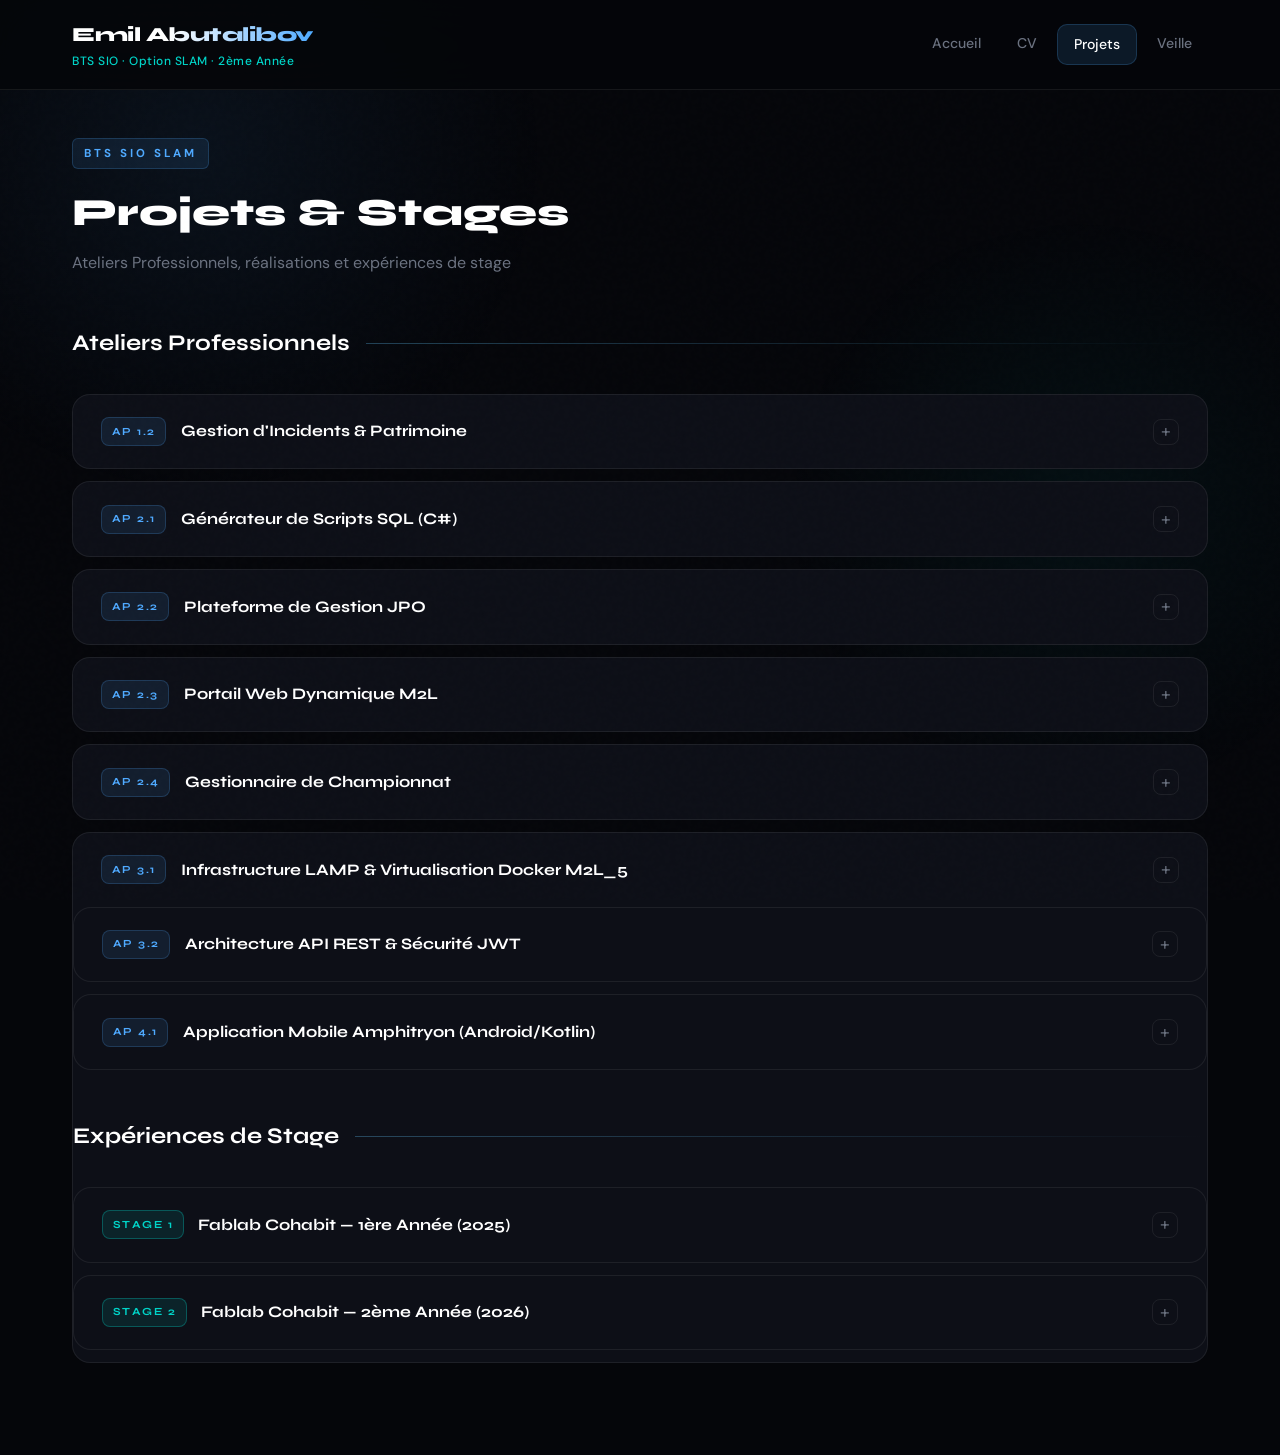
==== projets.html @ 25c8bbb6 "Update proof cards in projets.html" ====
<!DOCTYPE html>
<html lang="fr">
<head>
  <meta charset="UTF-8">
  <meta name="viewport" content="width=device-width, initial-scale=1.0">
  <title>Projets & Stages — Emil Abutalibov</title>
  <link rel="stylesheet" href="shared.css">
</head>
<body>
<div class="ambient"></div>

<header>
  <div class="header-inner">
    <a href="index.html" class="header-brand">
      <span class="header-name">Emil Abutalibov</span>
      <span class="header-subtitle">BTS SIO · Option SLAM · 2ème Année</span>
    </a>
    <nav>
      <a href="index.html">Accueil</a>
      <a href="cv.html">CV</a>
      <a href="projets.html" class="active">Projets</a>
      <a href="veille.html">Veille</a>
    </nav>
  </div>
</header>

<div class="container">

  <div class="page-hero fade-in">
    <span class="page-hero-tag">BTS SIO SLAM</span>
    <h1>Projets & Stages</h1>
    <p>Ateliers Professionnels, réalisations et expériences de stage</p>
  </div>

  <!-- ── ATELIERS PROFESSIONNELS ── -->
  <div class="section-header fade-in">
    <h2>Ateliers Professionnels</h2>
    <div class="section-line"></div>
  </div>

  <!-- AP 1.2 -->
  <div class="ap-card fade-in">
    <div class="ap-header" onclick="toggleCard(this)">
      <div class="ap-header-left">
        <span class="ap-number">AP 1.2</span>
        <span class="ap-title">Gestion d'Incidents & Patrimoine</span>
      </div>
      <span class="ap-toggle">+</span>
    </div>
    <div class="ap-body">
      <div class="ap-body-inner">
        <div class="resume-box">
          <p><strong>Objectif :</strong> Gérer l'assistance technique et assurer la continuité de service à travers un cycle complet de traitement d'incidents.</p>
          <p><strong>Travail réalisé :</strong></p>
          <ul>
            <li>Analyse approfondie des tickets d'incident pour comprendre la problématique technique de l'utilisateur.</li>
            <li>Recherche et diagnostic pour identifier la résolution la plus adaptée.</li>
            <li>Rédaction de réponses professionnelles intégrant la solution technique pour clore le ticket.</li>
            <li>Enregistrement et archivage des interventions dans une base de données Microsoft Access.</li>
          </ul>
        </div>
        <a href="https://gitlab.com/ap-1.2/equipe-10.git" class="btn-git" target="_blank">Projet GitLab</a>

        <div class="comp-block">
          <div class="comp-label">B1.2 – Répondre aux incidents et demandes d'assistance</div>
          <p class="comp-desc-text">Analyse des besoins utilisateurs et résolution technique.</p>
          <div class="proof-grid">
            <div class="proof-card"><img src="images/AP 1.2 DemandePour B1.2.png" onclick="openModal(this)" alt="Formulaire de demande"><div class="proof-caption"><strong>Formulaire de Demande</strong>Capture précise du besoin utilisateur pour assurer une traçabilité complète de l'incident.</div></div>
            <div class="proof-card"><img src="images/AP 1.2 reponsealademandePour B1.2.png" onclick="openModal(this)" alt="Réponse technique"><div class="proof-caption"><strong>Réponse Technique</strong>Clôture du ticket avec documentation de la solution apportée au client.</div></div>
          </div>
        </div>

        <div class="comp-block">
          <div class="comp-label">B1.1 – Gérer le patrimoine informatique</div>
          <div class="proof-grid">
            <div class="proof-card"><img src="images/AP 1.2 accessPour B1.1.png" onclick="openModal(this)" alt="Gestion BDD Access"><div class="proof-caption"><strong>Gestion BDD Access</strong>Inventaire et suivi rigoureux des ressources matérielles et logicielles.</div></div>
          </div>
        </div>
      </div>
    </div>
  </div>

  <!-- AP 2.1 -->
  <div class="ap-card fade-in">
    <div class="ap-header" onclick="toggleCard(this)">
      <div class="ap-header-left">
        <span class="ap-number">AP 2.1</span>
        <span class="ap-title">Générateur de Scripts SQL (C#)</span>
      </div>
      <span class="ap-toggle">+</span>
    </div>
    <div class="ap-body">
      <div class="ap-body-inner">
        <div class="resume-box">
          <p><strong>Objectif :</strong> Développer un utilitaire desktop permettant de transformer des données textuelles en scripts SQL exploitables.</p>
          <ul>
            <li>Création d'un projet Windows Forms complet avec Visual Studio en C#.</li>
            <li>Conception d'une interface utilisateur fonctionnelle avec boutons interactifs.</li>
            <li>Ajout d'une fonctionnalité pour sélectionner dynamiquement un fichier texte source.</li>
            <li>Développement de la logique de génération d'un fichier SQL prêt pour l'insertion en BDD.</li>
            <li>Implémentation de messages d'erreur personnalisés et confirmation de succès.</li>
            <li>Réalisation collaborative d'un dossier "Analyse.pdf" sur la gestion de projet en groupe.</li>
          </ul>
        </div>
        <a href="https://gitlab.com/equipe39173304/ap-2.1-generateur-sql.git" class="btn-git" target="_blank">Projet GitLab</a>

        <div class="comp-block">
          <div class="comp-label">B1.4 – Travailler en mode projet</div>
          <div class="proof-grid">
            <div class="proof-card"><img src="images/AP 2.1Organisation de travaill entre l'equipe dans weekan.png" onclick="openModal(this)" alt="Kanban Weekan"><div class="proof-caption"><strong>Kanban Weekan</strong>Pilotage agile de l'équipe pour respecter les jalons de livraison du générateur.</div></div>
          </div>
        </div>

        <div class="comp-block">
          <div class="comp-label">B1.5 – Service informatique utilisateur</div>
          <div class="proof-grid">
            <div class="proof-card"><img src="images/AP 2.1 interface realiser en function de demande.png" onclick="openModal(this)" alt="UX Desktop"><div class="proof-caption"><strong>UX Desktop</strong>Interface intuitive permettant de générer des scripts SQL sans coder.</div></div>
            <div class="proof-card"><img src="images/AP 2.1 code de l'interfaceGenerateurSQL(cs).png" onclick="openModal(this)" alt="Back-end C#"><div class="proof-caption"><strong>Back-end C#</strong>Logique de transformation des données en requêtes SQL valides.</div></div>
            <div class="proof-card"><img src="images/AP 2.1 code de l'interface Program(cs).png" onclick="openModal(this)" alt="Core System"><div class="proof-caption"><strong>Core System</strong>Point d'entrée de l'application assurant l'initialisation des composants.</div></div>
            <div class="proof-card"><img src="images/AP 2.1 code de l'interface GenererSQL(cs).png" onclick="openModal(this)" alt="Logic Source"><div class="proof-caption"><strong>Logic Source</strong>Algorithme de concaténation et de sécurisation des chaînes.</div></div>
          </div>
        </div>
      </div>
    </div>
  </div>

  <!-- AP 2.2 -->
  <div class="ap-card fade-in">
    <div class="ap-header" onclick="toggleCard(this)">
      <div class="ap-header-left">
        <span class="ap-number">AP 2.2</span>
        <span class="ap-title">Plateforme de Gestion JPO</span>
      </div>
      <span class="ap-toggle">+</span>
    </div>
    <div class="ap-body">
      <div class="ap-body-inner">
        <div class="resume-box">
          <p><strong>Objectif :</strong> Concevoir une application de gestion pour l'organisation et l'inscription des ligues sportives à un événement.</p>
          <p><strong>Travail en groupe :</strong></p>
          <ul>
            <li>Participation active à la planification et à l'organisation globale du projet.</li>
            <li>Validation régulière des étapes de planification auprès du professeur référent.</li>
            <li>Réalisation et rendu des livrables : code source, BDD, maquettes, suivi WeKan.</li>
          </ul>
          <p><strong>Travail en autonomie :</strong></p>
          <ul>
            <li>Conception de l'interface graphique dédiée à la gestion administrative des ligues.</li>
            <li>Implémentation complète du module CRUD pour les ligues.</li>
            <li>Développement du module d'inscription JPO (taille de stand, équipements nécessaires).</li>
            <li>Finalisation des fonctionnalités liées aux membres et à leurs participations.</li>
            <li>Préparation de scripts SQL pour l'insertion de données de test.</li>
          </ul>
        </div>
        <a href="https://gitlab.com/groupe-59724206/ap-2.2-jpo.git" class="btn-git" target="_blank">Projet GitLab</a>

        <div class="comp-block">
          <div class="comp-label">B1.4 – Coordination & Agilité</div>
          <div class="proof-grid">
            <div class="proof-card"><img src="images/AP 2.2 OrganisationDuTravaillenWeekan.png" onclick="openModal(this)" alt="Suivi Weekan"><div class="proof-caption"><strong>Suivi Weekan</strong>Organisation des tâches collaboratives pour la mise en place de l'événement JPO.</div></div>
          </div>
        </div>

        <div class="comp-block">
          <div class="comp-label">B1.5 – Mise à disposition de service</div>
          <div class="proof-grid">
            <div class="proof-card"><img src="images/AP 2.2 Interface realiser par moi en function de demande.png" onclick="openModal(this)" alt="Module Administrateur"><div class="proof-caption"><strong>Module Administrateur</strong>Interface de gestion des ligues pour l'organisation interne des stands.</div></div>
            <div class="proof-card"><img src="images/AP 2.2 interface 2 realiser par moi.png" onclick="openModal(this)" alt="Client Side"><div class="proof-caption"><strong>Client Side</strong>Formulaire dynamique pour le recueil des inscriptions visiteurs en temps réel.</div></div>
            <div class="proof-card"><img src="images/AP 2.2 Code pour l'interface.png" onclick="openModal(this)" alt="C# Implementation"><div class="proof-caption"><strong>C# Implementation</strong>Développement des contrôleurs pour la validation des champs de saisie.</div></div>
            <div class="proof-card"><img src="images/AP 2.2 code pour l'interface 2.png" onclick="openModal(this)" alt="Database Bridge"><div class="proof-caption"><strong>Database Bridge</strong>Scripting C# assurant l'envoi sécurisé des données vers le serveur SQL.</div></div>
          </div>
        </div>
      </div>
    </div>
  </div>

  <!-- AP 2.3 -->
  <div class="ap-card fade-in">
    <div class="ap-header" onclick="toggleCard(this)">
      <div class="ap-header-left">
        <span class="ap-number">AP 2.3</span>
        <span class="ap-title">Portail Web Dynamique M2L</span>
      </div>
      <span class="ap-toggle">+</span>
    </div>
    <div class="ap-body">
      <div class="ap-body-inner">
        <div class="resume-box">
          <p><strong>Objectif :</strong> Développer une plateforme web collaborative pour le suivi des rencontres sportives.</p>
          <p><strong>Travail en groupe :</strong></p>
          <ul>
            <li>Étude et découverte des différents documents techniques liés au projet.</li>
            <li>Répartition équitable du travail de développement entre les membres de l'équipe.</li>
            <li>Mise en place et gestion du projet sur GitLab — assemblage et tests d'intégration.</li>
            <li>Modification, optimisation et validation finale du code HTML/CSS du site.</li>
          </ul>
          <p><strong>Travail en autonomie (Services et Ligues) :</strong></p>
          <ul>
            <li>Conception du design et de la structure CSS globale du projet.</li>
            <li>Création de la structure HTML pour les pages spécifiques.</li>
            <li>Tests approfondis et vérification de la validité des codes HTML et CSS.</li>
          </ul>
        </div>
        <a href="https://gitlab.com/groupe-ap2.3/ap-2.3-group5.git" class="btn-git" target="_blank">Projet GitLab</a>

        <div class="comp-block">
          <div class="comp-label">B1.4 – Travailler en mode projet</div>
          <div class="proof-grid">
            <div class="proof-card"><img src="images/AP 2.3 weekan de lequipe.png" onclick="openModal(this)" alt="Gestion Web"><div class="proof-caption"><strong>Gestion Web</strong>Répartition des sprints entre le développement Front-end et Back-end.</div></div>
          </div>
        </div>

        <div class="comp-block">
          <div class="comp-label">B1.3 – Développer la présence en ligne</div>
          <p class="comp-desc-text">Création d'une identité numérique via des technologies Web modernes.</p>
          <div class="proof-grid">
            <div class="proof-card"><img src="images/AP 2.3 Interfacer Services que je realiser.png" onclick="openModal(this)" alt="UI Services"><div class="proof-caption"><strong>UI Services</strong>Page vitrine présentant les offres de la Maison des Ligues avec un design épuré.</div></div>
            <div class="proof-card"><img src="images/AP 2.3 interface Ligues que je realiser.png" onclick="openModal(this)" alt="UX Ligues"><div class="proof-caption"><strong>UX Ligues</strong>Consultation fluide des différentes disciplines sportives fédérées.</div></div>
            <div class="proof-card"><img src="images/AP 2.3 code source de page Services.png" onclick="openModal(this)" alt="Structure HTML5"><div class="proof-caption"><strong>Structure HTML5</strong>Codage sémantique pour un meilleur référencement et une accessibilité accrue.</div></div>
            <div class="proof-card"><img src="images/AP 2.3 code source pour Ligues page.png" onclick="openModal(this)" alt="Frontend Script"><div class="proof-caption"><strong>Frontend Script</strong>Logique applicative côté client pour l'affichage dynamique des données.</div></div>
            <div class="proof-card"><img src="images/AP 2.3 code source pour styless.png" onclick="openModal(this)" alt="CSS3 Framework"><div class="proof-caption"><strong>CSS3 Framework</strong>Design responsive adaptable à tous les écrans.</div></div>
          </div>
        </div>
      </div>
    </div>
  </div>

  <!-- AP 2.4 -->
  <div class="ap-card fade-in">
    <div class="ap-header" onclick="toggleCard(this)">
      <div class="ap-header-left">
        <span class="ap-number">AP 2.4</span>
        <span class="ap-title">Gestionnaire de Championnat</span>
      </div>
      <span class="ap-toggle">+</span>
    </div>
    <div class="ap-body">
      <div class="ap-body-inner">
        <div class="resume-box">
          <p><strong>Objectif :</strong> Piloter l'organisation technique d'un championnat, incluant la gestion des matchs, des scores et du corps arbitral.</p>
          <p><strong>Travail en autonomie :</strong></p>
          <ul>
            <li>Conception des interfaces pour la gestion des Matchs, des Arbitres et de leurs Rôles.</li>
            <li>Implémentation des fonctions CRUD pour ces entités.</li>
            <li>Développement du module d'affectation des équipes à chaque match.</li>
            <li>Programmation des fonctions d'affectation des arbitres et de leurs rôles.</li>
            <li>Mise à jour dynamique des scores et validations strictes des entrées utilisateur.</li>
          </ul>
          <p><strong>Travail en groupe :</strong></p>
          <ul>
            <li>Développement de la structure globale en C# — connexion MySQL, tests unitaires.</li>
            <li>Planification via diagrammes de Gantt et validation des maquettes avec le professeur.</li>
          </ul>
        </div>

        <div class="comp-block">
          <div class="comp-label">B1.4 – Travailler en mode projet</div>
          <div class="proof-grid">
            <div class="proof-card"><img src="images/AP 2.4 organisation weekan.png" onclick="openModal(this)" alt="Kanban Weekan"><div class="proof-caption"><strong>Kanban Weekan</strong>Organisation des phases de tests unitaires et d'intégration.</div></div>
          </div>
        </div>

        <div class="comp-block">
          <div class="comp-label">B1.5 – Développement d'applications métiers</div>
          <div class="proof-grid">
            <div class="proof-card"><img src="images/AP 2.4 interface realiser par moi pour affichage d'arbitres.png" onclick="openModal(this)" alt="Admin Dashboard"><div class="proof-caption"><strong>Admin Dashboard</strong>Gestion centralisée du corps arbitral pour le championnat.</div></div>
            <div class="proof-card"><img src="images/AP 2.4 affichage pour role d'arbitre.png" onclick="openModal(this)" alt="Gestion des Rôles"><div class="proof-caption"><strong>Gestion des Rôles</strong>Attribution des privilèges et missions spécifiques par profil d'utilisateur.</div></div>
            <div class="proof-card"><img src="images/AP 2.4 affichage pour matches.png" onclick="openModal(this)" alt="Monitoring Matchs"><div class="proof-caption"><strong>Monitoring Matchs</strong>Vue temps réel sur le calendrier et les scores des rencontres sportives.</div></div>
            <div class="proof-card"><img src="images/AP 2.4 interface pour gestion des matches.png" onclick="openModal(this)" alt="CRUD Operations"><div class="proof-caption"><strong>CRUD Operations</strong>Interface de création, lecture, mise à jour et suppression des données matchs.</div></div>
          </div>
        </div>
      </div>
    </div>
  </div>

  <!-- AP 3.1 -->
  <div class="ap-card fade-in">
    <div class="ap-header" onclick="toggleCard(this)">
      <div class="ap-header-left">
        <span class="ap-number">AP 3.1</span>
        <span class="ap-title">Infrastructure LAMP & Virtualisation Docker M2L_5</span>
      </div>
      <span class="ap-toggle">+</span>
    </div>
    <div class="ap-body">
      <div class="ap-body-inner">
        <div class="resume-box">
          <p><strong>Objectif :</strong> Faire évoluer le portail web de la M2L en sécurisant les formulaires et la gestion des données des clubs.</p>
          <p><strong>Travail en équipe :</strong></p>
          <ul>
            <li>Importation de la BDD m2l dans phpMyAdmin — analyse et complétion du MEA.</li>
            <li>Installation et configuration de l'environnement PHP/MySQL et Git.</li>
            <li>Création des comptes utilisateurs pour l'administration du site m2l.</li>
          </ul>
          <p><strong>Travail en autonomie :</strong></p>
          <ul>
            <li>Développement complet du module CRUD pour les clubs affiliés à une ligue.</li>
            <li>Affichage dynamique pour chaque ligue — sécurisation des formulaires (injections SQL).</li>
            <li>Module CRUD complet pour les Ligues et tests unitaires associés.</li>
          </ul>
        </div>
        <a href="https://gitlab.com/iban-corentin-emil/m2l_5.git" class="btn-git" target="_blank">Projet GitLab</a>

        <div class="comp-block">
          <div class="comp-label">B1.4 – Travailler en mode projet</div>
          <div class="proof-grid">
            <div class="proof-card"><img src="images/AP 3.1 Weekan.png" onclick="openModal(this)" alt="Planning"><div class="proof-caption"><strong>Planning</strong>Suivi des phases de migration de la base vers le Web.</div></div>
        </div>

        <div class="comp-block">
          <div class="comp-label">B1.1 – Gestion du patrimoine & DevOps</div>
          <div class="proof-grid">
            <div class="proof-card"><img src="images/AP 3.1 image 1 de base de donner.png" onclick="openModal(this)" alt="Data Schema"><div class="proof-caption"><strong>Data Schema</strong>Modélisation physique des données sous MySQL.</div></div>
            <div class="proof-card"><img src="images/AP 3.1 image2 de base de donner.png" onclick="openModal(this)" alt="Optimisation SQL"><div class="proof-caption"><strong>Optimisation SQL</strong>Mise en place des contraintes d'intégrité et indexations.</div></div>
            <div class="proof-card"><img src="images/AP 3.1 Image de lancement de projet par docker compose up.png" onclick="openModal(this)" alt="Conteneurisation"><div class="proof-caption"><strong>Conteneurisation</strong>Orchestration de l'environnement via Docker Compose.</div></div>
            <div class="proof-card"><img src="images/AP 3.1 MEA corriger en function de demandes.png" onclick="openModal(this)" alt="Modélisation Conceptuelle"><div class="proof-caption"><strong>Modélisation Conceptuelle</strong>Schéma Entité-Association validé selon les règles métiers.</div></div>
          </div>
        </div>

        <div class="comp-block">
          <div class="comp-label">B1.5 – Service applicatif PHP</div>
          <div class="proof-grid">
            <div class="proof-card"><img src="images/AP 3.1 page de connexion realiser en function de demande.png" onclick="openModal(this)" alt="Sécurité"><div class="proof-caption"><strong>Sécurité</strong>Système d'authentification robuste avec hachage des mots de passe.</div></div>
            <div class="proof-card"><img src="images/AP 3.1 Page de liste ligues et les club affile pour un utilisateur admin pour edite.png" onclick="openModal(this)" alt="Portail Admin"><div class="proof-caption"><strong>Portail Admin</strong>Outils avancés d'édition des entités sportives pour les gestionnaires.</div></div>
            <div class="proof-card"><img src="images/AP 3.1 Page de liste ligues et les club affile pour un utilisateur normale.png" onclick="openModal(this)" alt="Vue Consultative"><div class="proof-caption"><strong>Vue Consultative</strong>Accès restreint en lecture seule pour les utilisateurs standards.</div></div>
          </div>
        </div>
      </div>
    </div>
  </div>

  <!-- AP 3.2 -->
  <div class="ap-card fade-in">
    <div class="ap-header" onclick="toggleCard(this)">
      <div class="ap-header-left">
        <span class="ap-number">AP 3.2</span>
        <span class="ap-title">Architecture API REST & Sécurité JWT</span>
      </div>
      <span class="ap-toggle">+</span>
    </div>
    <div class="ap-body">
      <div class="ap-body-inner">
        <div class="resume-box">
          <p><strong>Objectif :</strong> Concevoir et déployer un service backend d'authentification sécurisé pour une plateforme citoyenne.</p>
          <p><strong>Travail en groupe :</strong></p>
          <ul>
            <li>Étude approfondie de la documentation technique du projet.</li>
            <li>Conception et création de la base de données associée.</li>
            <li>Assemblage du travail collaboratif sur Git (commits réguliers, branches par membre).</li>
          </ul>
          <p><strong>Travail en binôme :</strong></p>
          <ul>
            <li>Développement d'une API dédiée à la gestion de l'authentification des utilisateurs.</li>
            <li>Utilisation de Visual Studio Code comme environnement de développement principal.</li>
          </ul>
        </div>
        <a href="https://gitlab.com/ap-3.2-aux-claviers-citoyens/ap-3.2-aux-claviers-citoyens.git" class="btn-git" target="_blank">Projet GitLab</a>

        <div class="comp-block">
          <div class="comp-label">B1.4 – Travailler en mode projet</div>
          <div class="proof-grid">
            <div class="proof-card"><img src="images/AP 3.2 trello du projet pour l'equipe.png" onclick="openModal(this)" alt="Management Trello"><div class="proof-caption"><strong>Management</strong>Coordination Trello pour le projet "Aux Claviers Citoyens".</div></div>
          </div>
        </div>

        <div class="comp-block">
          <div class="comp-label">B1.5 – Fourniture de services Back-end</div>
          <div class="proof-grid">
            <div class="proof-card"><img src="images/AP 3.2 arboresence du code source finale de l'API.png" onclick="openModal(this)" alt="REST Architecture"><div class="proof-caption"><strong>REST Architecture</strong>Organisation des routes et des contrôleurs de l'API ACC.</div></div>
            <div class="proof-card"><img src="images/AP 3.2 base de donner utiliser acc-bdd nom.png" onclick="openModal(this)" alt="Persistence"><div class="proof-caption"><strong>Persistence</strong>Schéma de données optimisé pour les appels API asynchrones.</div></div>
            <div class="proof-card"><img src="images/AP 3.2 code source avant finale utiliser pour connexion et authentification.png" onclick="openModal(this)" alt="Security Layer"><div class="proof-caption"><strong>Security Layer</strong>Implémentation du middleware d'authentification par Token.</div></div>
            <div class="proof-card"><img src="images/AP 3.2 different test realiser pour verifier le API sur postman.png" onclick="openModal(this)" alt="Unit Tests"><div class="proof-caption"><strong>Unit Tests</strong>Validation des endpoints via Postman.</div></div>
            <div class="proof-card"><img src="images/AP 3.2 different test realiser2 pour verifier le API sur postman.png" onclick="openModal(this)" alt="Integration Tests"><div class="proof-caption"><strong>Integration Tests</strong>Vérification de la cohérence des réponses JSON transmises.</div></div>
            <div class="proof-card"><img src="images/AP 3.2 different test realiser3 pour verifier le API sur postman.png" onclick="openModal(this)" alt="Performance Debugging"><div class="proof-caption"><strong>Performance Debugging</strong>Analyse des temps de réponse et codes d'état HTTP.</div></div>
            <div class="proof-card"><img src="images/AP 3.2 Page maquette pour tester connexion.png" onclick="openModal(this)" alt="Frontend Prototype"><div class="proof-caption"><strong>Frontend Prototype</strong>Maquette de test pour consommer les services de l'API en Front.</div></div>
            <div class="proof-card"><img src="images/AP 3.2 page maquette pour voir token.png" onclick="openModal(this)" alt="JWT Visualizer"><div class="proof-caption"><strong>JWT Visualizer</strong>Interface de débogage pour la gestion des jetons de session.</div></div>
          </div>
        </div>
      </div>
    </div>
  </div>

    <div class="ap-card fade-in">
    <div class="ap-header" onclick="toggleCard(this)">
      <div class="ap-header-left">
        <span class="ap-number">AP 4.1</span>
        <span class="ap-title">Application Mobile Amphitryon (Android/Kotlin)</span>
      </div>
      <span class="ap-toggle">+</span>
    </div>
    <div class="ap-body">
      <div class="ap-body-inner">
        <div class="resume-box">
          <p><strong>Objectif :</strong> Concevoir et développer une application mobile native Android pour la gestion opérationnelle d'un restaurant (Salle et Cuisine).</p>
          <p><strong>Travail réalisé :</strong></p>
          <ul>
            <li>Développement complet en **Kotlin** avec l'outil de design moderne **Jetpack Compose**.</li>
            <li>Mise en place d'une architecture **MVVM** pour assurer la maintenabilité du code.</li>
            <li>Gestion de la persistance des données via une base de données locale **Room** (cache) synchronisée avec un serveur distant **PHP/MySQL**.</li>
            <li>Implémentation d'une gestion de rôles sécurisée (Chef de Salle, Cuisinier, Serveur).</li>
            <li>Développement de fonctionnalités CRUD pour la gestion des plats et des tables.</li>
          </ul>
        </div>

        <div class="comp-block">
          <div class="comp-label">B1.5 – Développement d'applications métiers</div>
          <div class="proof-grid">
            <!-- Authentification -->
            <div class="proof-card"><img src="images/AP 3.3 image de page de authentifications.png" onclick="openModal(this)" alt="Connexion"><div class="proof-caption"><strong>Connexion</strong>Interface d'accès sécurisée par rôle utilisateur.</div></div>
            
            <!-- Chef de Salle -->
            <div class="proof-card"><img src="images/AP 3.3 page de chef de salles.png" onclick="openModal(this)" alt="Gestion Salle"><div class="proof-caption"><strong>Gestion Salle</strong>Vue d'ensemble des tables et affectations des serveurs.</div></div>
            
            <!-- Chef Cuisinier -->
            <div class="proof-card"><img src="images/AP 3.3 image de ibnterface cheff de cusinier.png" onclick="openModal(this)" alt="Gestion Cuisine"><div class="proof-caption"><strong>Gestion Cuisine</strong>Interface de pilotage de la carte et des disponibilités.</div></div>

            <!-- Interaction Salle (Ajout) -->
            <div class="proof-card"><img src="images/AP 3.3 chef de salle interaction avec ajoute de table.png" onclick="openModal(this)" alt="Ajout Table"><div class="proof-caption"><strong>UX Salle</strong>Boîte de dialogue pour la création dynamique de nouvelles tables.</div></div>

            <!-- Interaction Cuisine (Modifier) -->
            <div class="proof-card"><img src="images/AP 3.3 image de interface chef de cusinier inetaction avec button modifier.png" onclick="openModal(this)" alt="Modification Plat"><div class="proof-caption"><strong>UX Cuisine</strong>Système de mise à jour rapide des informations des plats.</div></div>
          </div>
        </div>

        <div class="comp-block">
          <div class="comp-label">B1.4 – Travailler en mode projet</div>
          <div class="proof-grid">
            <div class="proof-card"><img src="images/AP 4.1 trello de equipe.png" onclick="openModal(this)" alt="Management Trello"><div class="proof-caption"><strong>Management</strong>Coordination Trello pour le projet "Aux Claviers Citoyens".</div></div>
          </div>
        </div>

        <div class="comp-block">
          <div class="comp-label">B1.1 – Gérer le patrimoine informatique</div>
          <div class="proof-grid">
            <!-- Arborescence -->
            <div class="proof-card"><img src="images/AP 3.3 image de arboresence de projet.png" onclick="openModal(this)" alt="Structure Projet"><div class="proof-caption"><strong>Architecture</strong>Organisation modulaire du code source (Data, Repository, ViewModels).</div></div>

            <!-- Base de donner -->
            <div class="proof-card"><img src="images/AP 4.1 base de donner.png" onclick="openModal(this)" alt="Structure Projet"><div class="proof-caption"><strong>Architecture</strong>Organisation modulaire du code source (Data, Repository, ViewModels).</div></div>
          </div>
        </div>
      </div>
    </div>
  </div>

  <!-- ── STAGES ── -->
  <div class="section-header fade-in" style="margin-top: 3rem;">
    <h2>Expériences de Stage</h2>
    <div class="section-line"></div>
  </div>

  <!-- STAGE AN 1 -->
  <div class="ap-card fade-in">
    <div class="ap-header" onclick="toggleCard(this)">
      <div class="ap-header-left">
        <span class="ap-number stage">STAGE 1</span>
        <span class="ap-title">Fablab Cohabit — 1ère Année (2025)</span>
      </div>
      <span class="ap-toggle">+</span>
    </div>
    <div class="ap-body">
      <div class="ap-body-inner">
        <div class="resume-box">
          <p><strong>Durée :</strong> 5 semaines au Fablab Cohabit</p>
          <p>J'ai observé le fonctionnement du Fablab, réparé un ordinateur en panne (carte graphique), créé un bot JavaScript via SSH, et découvert plusieurs langages (C++, JavaScript, COBOL).</p>
          <p>Projet capteur de qualité de l'air (COV et CO₂) avec un camarade : câblage LCD I2C, programmation Arduino, tests dans différents environnements (imprimantes 3D, salle normale, extérieur).</p>
          <p>J'ai également utilisé WordPress pour apprendre les bases de la création de sites web, observé des outils de sécurité informatique (Faraday) et me suis connecté à un serveur via Proxmox.</p>
        </div>

        <div class="comp-block">
          <div class="comp-label">B1.1 – Gérer le patrimoine informatique</div>
          <p class="comp-desc-text">Observation du matériel du Fablab et réparation d'équipements informatiques.</p>
          <div class="proof-grid">
            <div class="proof-card"><img src="images/stage image de reparaton de pc et ca carte graphiques.png" onclick="openModal(this)" alt="Réparation PC"><div class="proof-caption"><strong>Réparation PC</strong>Diagnostic et résolution d'une panne matérielle liée à la carte graphique.</div></div>
            <div class="proof-card"><img src="images/stage image des impriments 3D observer.png" onclick="openModal(this)" alt="Observation Matériel"><div class="proof-caption"><strong>Observation Matériel</strong>Découverte des imprimantes 3D et équipements du Fablab.</div></div>
          </div>
        </div>

        <div class="comp-block">
          <div class="comp-label">B1.2 – Répondre aux incidents et demandes d'assistance</div>
          <p class="comp-desc-text">Tests et validation du capteur de qualité de l'air dans différents environnements.</p>
          <div class="proof-grid">
            <div class="proof-card"><img src="images/stage different testes realiser avec capteur sur des environement.png" onclick="openModal(this)" alt="Tests Environnementaux"><div class="proof-caption"><strong>Tests Environnementaux</strong>Analyse des mesures COV et CO₂ en conditions variées.</div></div>
            <div class="proof-card"><img src="images/stage image de capteur COV et CO2 functionnel.png" onclick="openModal(this)" alt="Capteur Fonctionnel"><div class="proof-caption"><strong>Capteur Fonctionnel</strong>Système de mesure de qualité de l'air opérationnel et calibré.</div></div>
          </div>
        </div>

        <div class="comp-block">
          <div class="comp-label">B1.3 – Développer la présence en ligne de l'organisation</div>
          <p class="comp-desc-text">Découverte et utilisation de WordPress pour la création de sites web.</p>
          <div class="proof-grid">
            <div class="proof-card"><img src="images/stage decouverte word press.png" onclick="openModal(this)" alt="WordPress"><div class="proof-caption"><strong>WordPress</strong>Apprentissage des bases de la création de sites et de la gestion de contenu.</div></div>
          </div>
        </div>

        <div class="comp-block">
          <div class="comp-label">B1.4 – Travailler en mode projet</div>
          <p class="comp-desc-text">Collaboration sur le projet capteur avec organisation et veille technologique.</p>
          <div class="proof-grid">
            <div class="proof-card"><img src="images/stage image de app utiliser pour faire marche arduino.png" onclick="openModal(this)" alt="Environnement Arduino"><div class="proof-caption"><strong>Environnement Arduino</strong>Configuration de l'IDE pour la programmation de la carte.</div></div>
          </div>
        </div>

        <div class="comp-block">
          <div class="comp-label">B1.5 – Mettre à disposition des utilisateurs un service informatique</div>
          <p class="comp-desc-text">Développement et programmation du capteur pour afficher les résultats en temps réel.</p>
          <div class="proof-grid">
            <div class="proof-card"><img src="images/stage image de code utiliser pour affichage de reultat capteurpng.png" onclick="openModal(this)" alt="Code Arduino"><div class="proof-caption"><strong>Code Arduino</strong>Programme de lecture et affichage des données capteur sur écran LCD.</div></div>
          </div>
        </div>

        <div class="comp-block">
          <div class="comp-label">B1.6 – Organiser son développement professionnel</div>
          <p class="comp-desc-text">Veille technologique, rédaction de comptes rendus et préparation de l'oral de stage.</p>
          <div class="proof-grid">
            <div class="proof-card"><img src="images/stage different testes realiser avec capteur sur des environement.png" onclick="openModal(this)" alt="Documentation"><div class="proof-caption"><strong>Documentation</strong>Organisation des apprentissages et préparation de la soutenance.</div></div>
          </div>
        </div>
      </div>
    </div>
  </div>

  <!-- STAGE AN 2 -->
  <div class="ap-card fade-in">
    <div class="ap-header" onclick="toggleCard(this)">
      <div class="ap-header-left">
        <span class="ap-number stage">STAGE 2</span>
        <span class="ap-title">Fablab Cohabit — 2ème Année (2026)</span>
      </div>
      <span class="ap-toggle">+</span>
    </div>
    <div class="ap-body">
      <div class="ap-body-inner">
        <div class="resume-box">
          <p><strong>Durée :</strong> 8 semaines — IUT de Bordeaux (26/01/2026 au 06/03/2026)</p>
          <p>Ce stage m'a permis de travailler sur deux axes : contribution au projet web Amphitryon, et développement complet d'une borne autonome de transfert de fichiers sur Raspberry Pi.</p>
          <p>Face à des blocages techniques sur le projet web (erreurs plugins Deno), mon tuteur ma proposer un nouveau projet : une borne permettant aux utilisateurs de déposer leurs fichiers FreeCAD depuis n'importe quel appareil connecté au Wi-Fi du Raspberry, puis copiés automatiquement sur des clés USB.</p>
          <p>Réalisé de façon itérative (sem. 5 et 6) : configuration Wi-Fi, serveur Python, portail captif multi-OS, explorateur de fichiers web, espace de partage réseau et démarrage automatique via systemd.</p>
        </div>

        <div class="comp-block">
          <div class="comp-label">B1.1 – Gérer le patrimoine informatique</div>
          <p class="comp-desc-text">Installation et configuration d'un OS Linux (Debian 13) sur Raspberry Pi, mise en place de services systemd persistants via setup_captive_portal.sh.</p>
          <div class="proof-grid">
            <div class="proof-card"><img src="images/stage2_raspberry_setup.png" onclick="openModal(this)" alt="Configuration Raspberry Pi"><div class="proof-caption"><strong>Configuration Raspberry Pi</strong>Installation de Debian 13 et paramétrage du système embarqué.</div></div>
            <div class="proof-card"><img src="images/stage2_systemd_service.png" onclick="openModal(this)" alt="Service systemd"><div class="proof-caption"><strong>Service systemd</strong>Fichier setup_captive_portal.sh pour le démarrage automatique au boot.</div></div>
            <div class="proof-card"><img src="images/stage2_rasberry.png" onclick="openModal(this)" alt="Service systemd"><div class="proof-caption"><strong>Rasberry Pi</strong>Installation des cables et alimentation sur Rasberry Pi.</div></div>
          </div>
        </div>

        <div class="comp-block">
          <div class="comp-label">B1.2 – Répondre aux incidents et demandes d'assistance</div>
          <p class="comp-desc-text">Diagnostic et résolution d'incidents : port 80 occupé, clés USB non montées, conflit NetworkManager/hostapd, erreur de syntaxe systemd, module Python cgi supprimé en v3.13.</p>
          <div class="proof-grid">
            <div class="proof-card"><img src="images/stage2_debug_errors.png" onclick="openModal(this)" alt="Résolution d'erreurs"><div class="proof-caption"><strong>Résolution d'erreurs</strong>Analyse et correction des erreurs de build et de configuration.</div></div>
            <div class="proof-card"><img src="images/stage2_python_multipart.png" onclick="openModal(this)" alt="Réécriture Python 3.13"><div class="proof-caption"><strong>Réécriture Python 3.13</strong>Développement d'un parseur multipart/form-data natif suite à la suppression du module cgi.</div></div>
          </div>
        </div>

        <div class="comp-block">
          <div class="comp-label">B1.4 – Travailler en mode projet</div>
          <p class="comp-desc-text">Planification itérative : analyse du besoin, développement, test, correction. Comptes rendus hebdomadaires détaillés.</p>
          <div class="proof-grid">
            <div class="proof-card"><img src="images/stage2_planning.png" onclick="openModal(this)" alt="Organisation du projet"><div class="proof-caption"><strong>Organisation du projet</strong>Planification des tâches par semaine pour le développement.</div></div>
          </div>
        </div>

        <div class="comp-block">
          <div class="comp-label">B1.5 – Mettre à disposition des utilisateurs un service informatique</div>
          <p class="comp-desc-text">Déploiement d'un service WiFi + serveur web + stockage USB accessible à tous sans configuration requise.</p>
          <div class="proof-grid">
            <div class="proof-card"><img src="images/stage2_interface_upload.png" onclick="openModal(this)" alt="Interface Upload"><div class="proof-caption"><strong>Interface Upload</strong>Page web pour déposer tout type de fichier vers les clés USB du Raspberry.</div></div>
            <div class="proof-card"><img src="images/stage2_interface_fichiers.png" onclick="openModal(this)" alt="Explorateur de fichiers"><div class="proof-caption"><strong>Explorateur de fichiers</strong>Navigation dans les clés USB, création de dossiers et téléchargement depuis le navigateur.</div></div>
            <div class="proof-card"><img src="images/stage2_interface_partage.png" onclick="openModal(this)" alt="Espace de partage réseau"><div class="proof-caption"><strong>Espace de partage réseau</strong>Onglet commun visible par tous les utilisateurs connectés au Wi-Fi du Raspberry.</div></div>
          </div>
        </div>

        <div class="comp-block">
          <div class="comp-label">B1.6 – Organiser son développement professionnel</div>
          <p class="comp-desc-text">Veille technologique sur Rasberry. Apprentissage autonome et résolution de problèmes en conditions réelles.</p>
          <div class="proof-grid">
            <div class="proof-card"><img src="images/stage2_veille_sources.png" onclick="openModal(this)" alt="Documentation technique"><div class="proof-caption"><strong>Documentation technique</strong>Sources consultées : documentation systemd, MDN Web Docs, forums Raspberry Pi, docs Python 3.13.</div></div>
          </div>
        </div>
      </div>
    </div>
  </div>

</div>

<!-- MODAL -->
<div id="modal" class="modal" onclick="closeModal()">
  <img class="modal-img" id="modalImg">
  <button class="modal-close" onclick="event.stopPropagation();closeModal()">✕</button>
</div>

<button class="scroll-top" id="scrollTop" onclick="window.scrollTo({top:0,behavior:'smooth'})">↑</button>

<script>
  function toggleCard(header) { header.closest('.ap-card').classList.toggle('open'); }
  function openModal(img) { document.getElementById('modal').style.display='block'; document.getElementById('modalImg').src=img.src; document.body.style.overflow='hidden'; }
  function closeModal() { document.getElementById('modal').style.display='none'; document.body.style.overflow=''; }
  document.addEventListener('keydown', e => { if(e.key==='Escape') closeModal(); });
  window.addEventListener('scroll', () => { document.getElementById('scrollTop').classList.toggle('show', window.scrollY > 400); });
  document.querySelectorAll('.fade-in').forEach((el, i) => {
    const obs = new IntersectionObserver(entries => {
      entries.forEach(e => { if(e.isIntersecting) { setTimeout(() => e.target.classList.add('visible'), i * 40); obs.unobserve(e.target); } });
    }, { threshold: 0.06 });
    obs.observe(el);
  });
</script>
</body>
</html>
---- shared.css ----
@import url('https://fonts.googleapis.com/css2?family=Syne:wght@400;600;700;800&family=DM+Sans:wght@300;400;500&display=swap');

:root {
  --bg: #05060a;
  --surface: #0d0f17;
  --surface2: #141824;
  --border: rgba(255,255,255,0.07);
  --border-bright: rgba(99,200,255,0.3);
  --blue: #4faaff;
  --cyan: #00d4c8;
  --gold: #f5c842;
  --text: #e8ecf5;
  --muted: #6b7280;
  --radius: 18px;
}

*, *::before, *::after { margin: 0; padding: 0; box-sizing: border-box; }
html { scroll-behavior: smooth; }

body {
  font-family: 'DM Sans', sans-serif;
  background: var(--bg);
  color: var(--text);
  line-height: 1.65;
  overflow-x: hidden;
  min-height: 100vh;
}

body::before {
  content: '';
  position: fixed;
  inset: 0;
  background-image: url("data:image/svg+xml,%3Csvg viewBox='0 0 200 200' xmlns='http://www.w3.org/2000/svg'%3E%3Cfilter id='n'%3E%3CfeTurbulence type='fractalNoise' baseFrequency='0.85' numOctaves='4' stitchTiles='stitch'/%3E%3C/filter%3E%3Crect width='100%25' height='100%25' filter='url(%23n)' opacity='0.03'/%3E%3C/svg%3E");
  pointer-events: none;
  z-index: 0;
  opacity: 0.4;
}

.ambient {
  position: fixed;
  inset: 0;
  z-index: -1;
  overflow: hidden;
  pointer-events: none;
}
.ambient::before {
  content: '';
  position: absolute;
  width: 700px; height: 700px;
  background: radial-gradient(circle, rgba(79,170,255,0.07) 0%, transparent 70%);
  top: -200px; left: -150px;
  animation: drift1 25s ease-in-out infinite alternate;
}
.ambient::after {
  content: '';
  position: absolute;
  width: 600px; height: 600px;
  background: radial-gradient(circle, rgba(0,212,200,0.05) 0%, transparent 70%);
  bottom: 10%; right: -100px;
  animation: drift2 30s ease-in-out infinite alternate;
}
@keyframes drift1 { to { transform: translate(80px, 120px); } }
@keyframes drift2 { to { transform: translate(-80px, -100px); } }

/* ── HEADER ── */
header {
  position: sticky;
  top: 0;
  z-index: 1000;
  background: rgba(5,6,10,0.88);
  backdrop-filter: blur(24px);
  -webkit-backdrop-filter: blur(24px);
  border-bottom: 1px solid var(--border);
}

.header-inner {
  max-width: 1200px;
  margin: 0 auto;
  padding: 1.1rem 2rem;
  display: flex;
  align-items: center;
  justify-content: space-between;
  gap: 2rem;
}

.header-brand {
  display: flex;
  flex-direction: column;
  text-decoration: none;
}
.header-name {
  font-family: 'Syne', sans-serif;
  font-weight: 800;
  font-size: 1.25rem;
  letter-spacing: -0.5px;
  background: linear-gradient(90deg, #fff 40%, var(--blue));
  -webkit-background-clip: text;
  background-clip: text;
  -webkit-text-fill-color: transparent;
}
.header-subtitle {
  font-size: 0.75rem;
  color: var(--cyan);
  font-weight: 500;
  letter-spacing: 0.5px;
  margin-top: 1px;
}

nav {
  display: flex;
  gap: 0.25rem;
}
nav a {
  color: var(--muted);
  text-decoration: none;
  font-size: 0.88rem;
  font-weight: 500;
  padding: 0.5rem 1rem;
  border-radius: 10px;
  transition: all 0.25s;
}
nav a:hover { color: #fff; background: rgba(255,255,255,0.06); }
nav a.active { color: #fff; background: rgba(79,170,255,0.12); border: 1px solid rgba(79,170,255,0.2); }

/* ── CONTAINER ── */
.container {
  max-width: 1200px;
  margin: 0 auto;
  padding: 3rem 2rem 5rem;
}

/* ── PAGE TITLE ── */
.page-hero {
  margin-bottom: 3rem;
}
.page-hero-tag {
  font-size: 0.72rem;
  font-weight: 700;
  letter-spacing: 3px;
  text-transform: uppercase;
  color: var(--blue);
  background: rgba(79,170,255,0.1);
  border: 1px solid rgba(79,170,255,0.2);
  border-radius: 6px;
  padding: 0.3rem 0.7rem;
  display: inline-block;
  margin-bottom: 0.75rem;
}
.page-hero h1 {
  font-family: 'Syne', sans-serif;
  font-size: 2.4rem;
  font-weight: 800;
  color: #fff;
  margin-bottom: 0.4rem;
}
.page-hero p {
  color: var(--muted);
  font-size: 1rem;
}

/* ── SECTION HEADER ── */
.section-header {
  display: flex;
  align-items: center;
  gap: 1rem;
  margin-bottom: 2rem;
}
.section-header h2 {
  font-family: 'Syne', sans-serif;
  font-size: 1.4rem;
  font-weight: 700;
  color: #fff;
  white-space: nowrap;
}
.section-line {
  flex: 1;
  height: 1px;
  background: linear-gradient(90deg, var(--border-bright), transparent);
}

/* ── CARDS ── */
.card {
  background: var(--surface);
  border: 1px solid var(--border);
  border-radius: var(--radius);
  padding: 2rem;
  margin-bottom: 1rem;
  transition: border-color 0.3s;
}
.card:hover { border-color: rgba(79,170,255,0.2); }

/* ── PANEL TITLE ── */
.panel-title {
  font-family: 'Syne', sans-serif;
  font-size: 0.72rem;
  letter-spacing: 3px;
  text-transform: uppercase;
  color: var(--cyan);
  margin-bottom: 1.2rem;
  padding-bottom: 0.6rem;
  border-bottom: 1px solid var(--border);
}

/* ── ACCORDION ── */
.ap-card {
  background: var(--surface);
  border: 1px solid var(--border);
  border-radius: var(--radius);
  margin-bottom: 0.75rem;
  overflow: hidden;
  transition: border-color 0.3s;
}
.ap-card:hover { border-color: rgba(79,170,255,0.2); }
.ap-card.open { border-color: rgba(79,170,255,0.35); }

.ap-header {
  display: flex;
  align-items: center;
  justify-content: space-between;
  padding: 1.4rem 1.75rem;
  cursor: pointer;
  gap: 1rem;
  user-select: none;
}
.ap-header-left {
  display: flex;
  align-items: center;
  gap: 0.9rem;
}
.ap-number {
  font-family: 'Syne', sans-serif;
  font-size: 0.68rem;
  font-weight: 700;
  letter-spacing: 1.5px;
  color: var(--blue);
  background: rgba(79,170,255,0.1);
  border: 1px solid rgba(79,170,255,0.2);
  border-radius: 8px;
  padding: 0.28rem 0.6rem;
  white-space: nowrap;
}
.ap-number.stage {
  color: var(--cyan);
  background: rgba(0,212,200,0.1);
  border-color: rgba(0,212,200,0.3);
}
.ap-title {
  font-family: 'Syne', sans-serif;
  font-size: 1rem;
  font-weight: 700;
  color: #fff;
}
.ap-toggle {
  width: 26px; height: 26px;
  border-radius: 8px;
  border: 1px solid var(--border);
  display: flex;
  align-items: center;
  justify-content: center;
  color: var(--muted);
  transition: all 0.3s;
  flex-shrink: 0;
  font-size: 1.1rem;
}
.ap-card.open .ap-toggle { transform: rotate(45deg); border-color: var(--blue); color: var(--blue); }

.ap-body { max-height: 0; overflow: hidden; transition: max-height 0.55s cubic-bezier(0.4,0,0.2,1); }
.ap-card.open .ap-body { max-height: 40000px; }
.ap-body-inner { padding: 0 1.75rem 1.75rem; }

/* ── RESUME BOX ── */
.resume-box {
  background: var(--surface2);
  border-left: 3px solid var(--blue);
  border-radius: 0 12px 12px 0;
  padding: 1.2rem 1.4rem;
  margin-bottom: 1.5rem;
  font-size: 0.88rem;
  line-height: 1.7;
}
.resume-box p { margin-bottom: 0.5rem; color: var(--muted); }
.resume-box p:last-child { margin-bottom: 0; }
.resume-box strong { color: var(--text); }
.resume-box ul { margin-left: 1.2rem; }
.resume-box li { margin-bottom: 0.3rem; color: var(--muted); }

/* ── COMP BLOCK ── */
.comp-block { margin-bottom: 1.75rem; }
.comp-label {
  display: inline-flex;
  align-items: center;
  gap: 0.5rem;
  font-size: 0.71rem;
  font-weight: 700;
  letter-spacing: 2px;
  text-transform: uppercase;
  color: var(--cyan);
  margin-bottom: 0.35rem;
}
.comp-label::before { content: ''; width: 18px; height: 2px; background: var(--cyan); display: block; }
.comp-desc-text { font-size: 0.87rem; color: var(--muted); margin-bottom: 0.9rem; }

/* ── PROOF GRID ── */
.proof-grid {
  display: grid;
  grid-template-columns: repeat(auto-fill, minmax(260px, 1fr));
  gap: 0.85rem;
}
.proof-card {
  background: #000;
  border: 1px solid var(--border);
  border-radius: 12px;
  overflow: hidden;
  transition: border-color 0.3s, transform 0.3s;
}
.proof-card:hover { border-color: var(--cyan); transform: translateY(-3px); }
.proof-card img { width: 100%; height: 190px; object-fit: cover; cursor: pointer; display: block; }
.proof-caption { padding: 0.8rem 0.9rem; font-size: 0.8rem; color: var(--muted); border-top: 1px solid var(--border); background: rgba(255,255,255,0.015); }
.proof-caption strong { display: block; color: var(--cyan); margin-bottom: 2px; font-size: 0.78rem; }

/* ── GITLAB BTN ── */
.btn-git {
  display: inline-flex;
  align-items: center;
  gap: 0.5rem;
  background: rgba(79,170,255,0.1);
  color: var(--blue) !important;
  border: 1px solid rgba(79,170,255,0.25);
  padding: 0.6rem 1.3rem;
  border-radius: 10px;
  text-decoration: none;
  font-weight: 600;
  font-size: 0.83rem;
  margin-bottom: 1.5rem;
  transition: all 0.25s;
}
.btn-git:hover { background: rgba(79,170,255,0.2); border-color: var(--blue); }
.btn-git::before { content: '⎎'; font-size: 0.88rem; }

/* ── SKILL TAGS ── */
.skill-group { margin-bottom: 1.1rem; }
.skill-label { font-size: 0.72rem; letter-spacing: 1.5px; text-transform: uppercase; color: var(--cyan); margin-bottom: 0.45rem; font-weight: 600; }
.skill-tags { display: flex; flex-wrap: wrap; gap: 0.4rem; }
.tag { font-size: 0.78rem; padding: 0.22rem 0.55rem; border-radius: 7px; background: var(--surface2); border: 1px solid var(--border); color: var(--text); }
.tag-blue { background: rgba(79,170,255,0.1); border-color: rgba(79,170,255,0.25); color: var(--blue); }
.tag-cyan { background: rgba(0,212,200,0.1); border-color: rgba(0,212,200,0.25); color: var(--cyan); }

/* ── MODAL ── */
.modal { display: none; position: fixed; z-index: 3000; inset: 0; background: rgba(0,0,0,0.95); backdrop-filter: blur(12px); cursor: zoom-out; animation: fadeIn 0.2s ease; }
@keyframes fadeIn { from { opacity: 0; } to { opacity: 1; } }
.modal-img { position: absolute; top: 50%; left: 50%; transform: translate(-50%,-50%); max-width: 92vw; max-height: 90vh; border-radius: 12px; box-shadow: 0 30px 80px rgba(0,0,0,0.7); }
.modal-close { position: absolute; top: 1.5rem; right: 1.5rem; background: rgba(255,255,255,0.08); border: 1px solid rgba(255,255,255,0.15); color: #fff; width: 40px; height: 40px; border-radius: 50%; cursor: pointer; font-size: 1.1rem; display: flex; align-items: center; justify-content: center; transition: background 0.2s; }
.modal-close:hover { background: rgba(255,255,255,0.15); }

/* ── SCROLL TOP ── */
.scroll-top { position: fixed; bottom: 2rem; right: 2rem; width: 44px; height: 44px; border-radius: 13px; background: var(--surface2); border: 1px solid var(--border-bright); color: var(--blue); font-size: 1rem; cursor: pointer; display: none; align-items: center; justify-content: center; transition: all 0.25s; z-index: 500; }
.scroll-top.show { display: flex; }
.scroll-top:hover { background: rgba(79,170,255,0.15); }

/* ── FADE IN ── */
.fade-in { opacity: 0; transform: translateY(18px); transition: opacity 0.5s ease, transform 0.5s ease; }
.fade-in.visible { opacity: 1; transform: none; }

/* ── RESPONSIVE ── */
@media (max-width: 768px) {
  .header-inner { flex-direction: column; align-items: flex-start; gap: 0.75rem; }
  .page-hero h1 { font-size: 1.8rem; }
  .proof-grid { grid-template-columns: 1fr; }
}
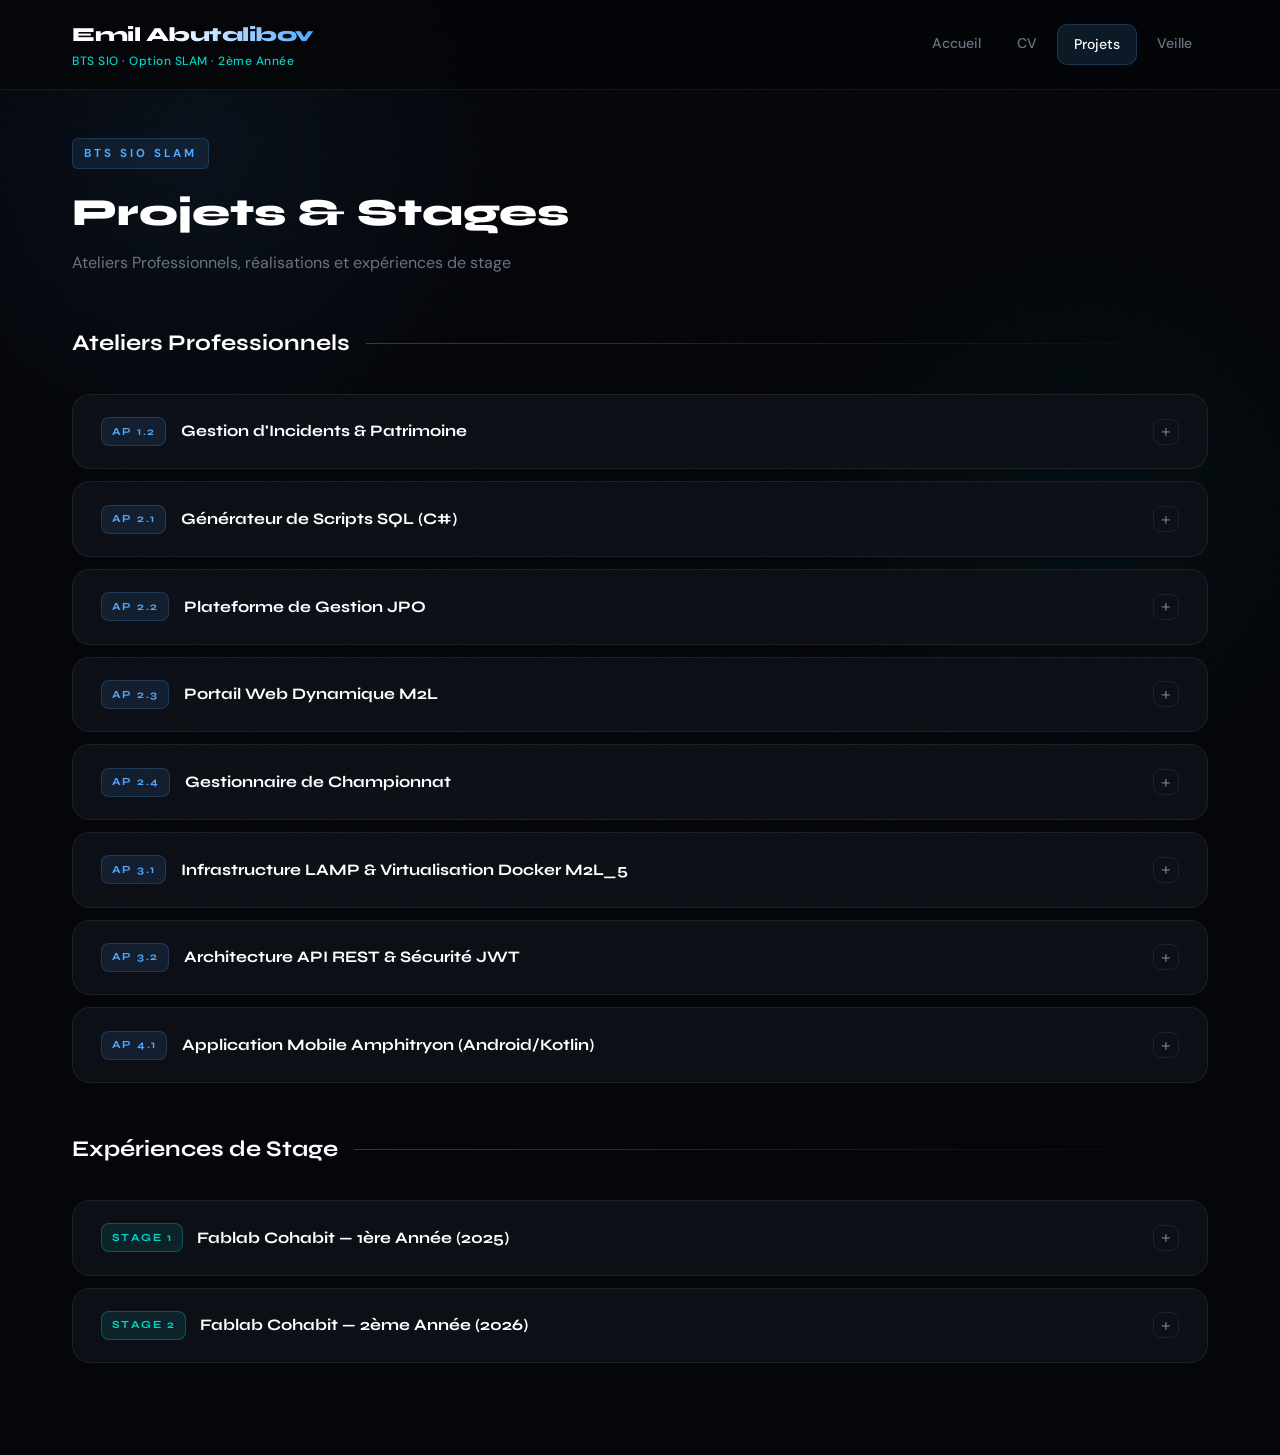
==== commit d9f63b01: "Update projets.html" ====
--- a/projets.html
+++ b/projets.html
@@ -305,6 +305,7 @@
           <div class="comp-label">B1.4 – Travailler en mode projet</div>
           <div class="proof-grid">
             <div class="proof-card"><img src="images/AP 3.1 Weekan.png" onclick="openModal(this)" alt="Planning"><div class="proof-caption"><strong>Planning</strong>Suivi des phases de migration de la base vers le Web.</div></div>
+          </div>
         </div>
 
         <div class="comp-block">
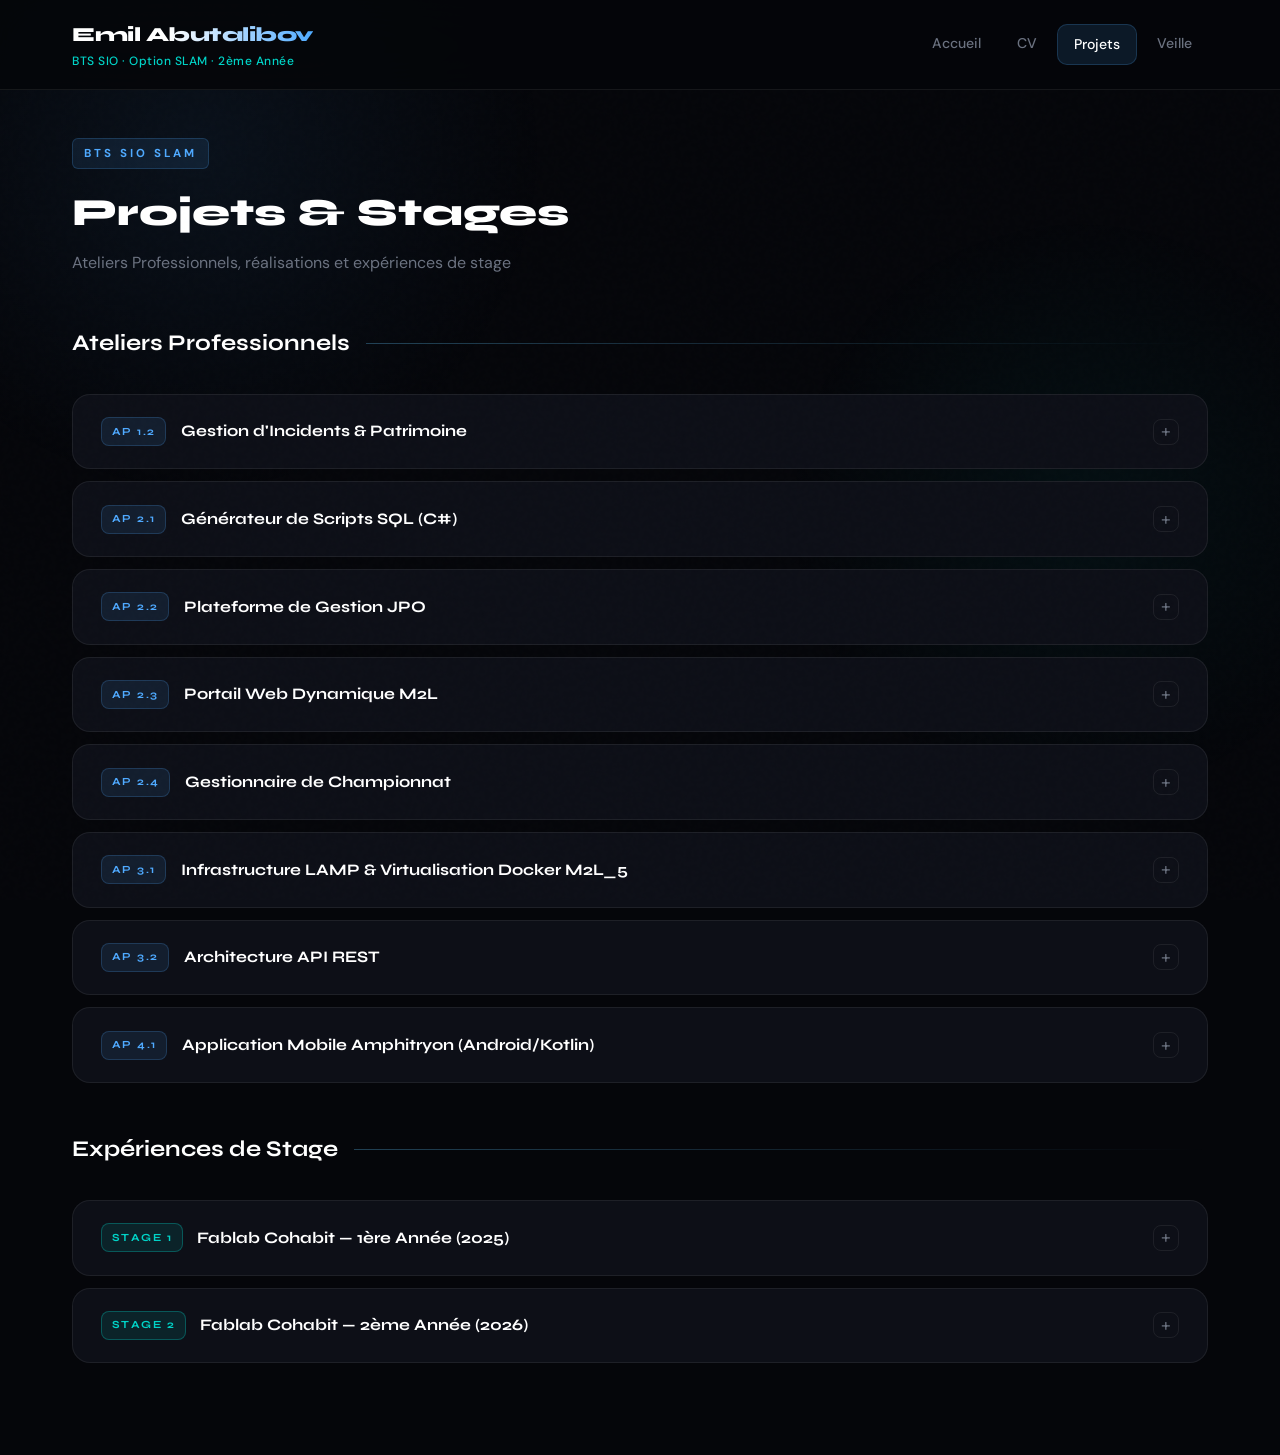
==== commit 45fdce91: "Update projets.html" ====
--- a/projets.html
+++ b/projets.html
@@ -335,7 +335,7 @@
     <div class="ap-header" onclick="toggleCard(this)">
       <div class="ap-header-left">
         <span class="ap-number">AP 3.2</span>
-        <span class="ap-title">Architecture API REST & Sécurité JWT</span>
+        <span class="ap-title">Architecture API REST</span>
       </div>
       <span class="ap-toggle">+</span>
     </div>
@@ -374,7 +374,7 @@
             <div class="proof-card"><img src="images/AP 3.2 different test realiser2 pour verifier le API sur postman.png" onclick="openModal(this)" alt="Integration Tests"><div class="proof-caption"><strong>Integration Tests</strong>Vérification de la cohérence des réponses JSON transmises.</div></div>
             <div class="proof-card"><img src="images/AP 3.2 different test realiser3 pour verifier le API sur postman.png" onclick="openModal(this)" alt="Performance Debugging"><div class="proof-caption"><strong>Performance Debugging</strong>Analyse des temps de réponse et codes d'état HTTP.</div></div>
             <div class="proof-card"><img src="images/AP 3.2 Page maquette pour tester connexion.png" onclick="openModal(this)" alt="Frontend Prototype"><div class="proof-caption"><strong>Frontend Prototype</strong>Maquette de test pour consommer les services de l'API en Front.</div></div>
-            <div class="proof-card"><img src="images/AP 3.2 page maquette pour voir token.png" onclick="openModal(this)" alt="JWT Visualizer"><div class="proof-caption"><strong>JWT Visualizer</strong>Interface de débogage pour la gestion des jetons de session.</div></div>
+            <div class="proof-card"><img src="images/AP 3.2 page maquette pour voir token.png" onclick="openModal(this)" alt="JWT Visualizer"><div class="proof-caption"><strong>Visualisation</strong>Interface de débogage pour la gestion des jetons de session.</div></div>
           </div>
         </div>
       </div>
@@ -395,9 +395,9 @@
           <p><strong>Objectif :</strong> Concevoir et développer une application mobile native Android pour la gestion opérationnelle d'un restaurant (Salle et Cuisine).</p>
           <p><strong>Travail réalisé :</strong></p>
           <ul>
-            <li>Développement complet en **Kotlin** avec l'outil de design moderne **Jetpack Compose**.</li>
-            <li>Mise en place d'une architecture **MVVM** pour assurer la maintenabilité du code.</li>
-            <li>Gestion de la persistance des données via une base de données locale **Room** (cache) synchronisée avec un serveur distant **PHP/MySQL**.</li>
+            <li>Développement complet en **Kotlin** avec l'outil android studio.</li>
+            <li>Mise en place d'une architecture pour assurer la maintenabilité du code.</li>
+            <li>Gestion de la persistance des données via une base de données synchronisée avec un serveur **PHP/MySQL**.</li>
             <li>Implémentation d'une gestion de rôles sécurisée (Chef de Salle, Cuisinier, Serveur).</li>
             <li>Développement de fonctionnalités CRUD pour la gestion des plats et des tables.</li>
           </ul>
@@ -416,10 +416,10 @@
             <div class="proof-card"><img src="images/AP 3.3 image de ibnterface cheff de cusinier.png" onclick="openModal(this)" alt="Gestion Cuisine"><div class="proof-caption"><strong>Gestion Cuisine</strong>Interface de pilotage de la carte et des disponibilités.</div></div>
 
             <!-- Interaction Salle (Ajout) -->
-            <div class="proof-card"><img src="images/AP 3.3 chef de salle interaction avec ajoute de table.png" onclick="openModal(this)" alt="Ajout Table"><div class="proof-caption"><strong>UX Salle</strong>Boîte de dialogue pour la création dynamique de nouvelles tables.</div></div>
+            <div class="proof-card"><img src="images/AP 3.3 chef de salle interaction avec ajoute de table.png" onclick="openModal(this)" alt="Ajout Table"><div class="proof-caption"><strong> Interface Salle</strong>Boîte de dialogue pour la création dynamique de nouvelles tables.</div></div>
 
             <!-- Interaction Cuisine (Modifier) -->
-            <div class="proof-card"><img src="images/AP 3.3 image de interface chef de cusinier inetaction avec button modifier.png" onclick="openModal(this)" alt="Modification Plat"><div class="proof-caption"><strong>UX Cuisine</strong>Système de mise à jour rapide des informations des plats.</div></div>
+            <div class="proof-card"><img src="images/AP 3.3 image de interface chef de cusinier inetaction avec button modifier.png" onclick="openModal(this)" alt="Modification Plat"><div class="proof-caption"><strong>Interface Cuisine</strong>Système de mise à jour rapide des informations des plats.</div></div>
           </div>
         </div>
 
